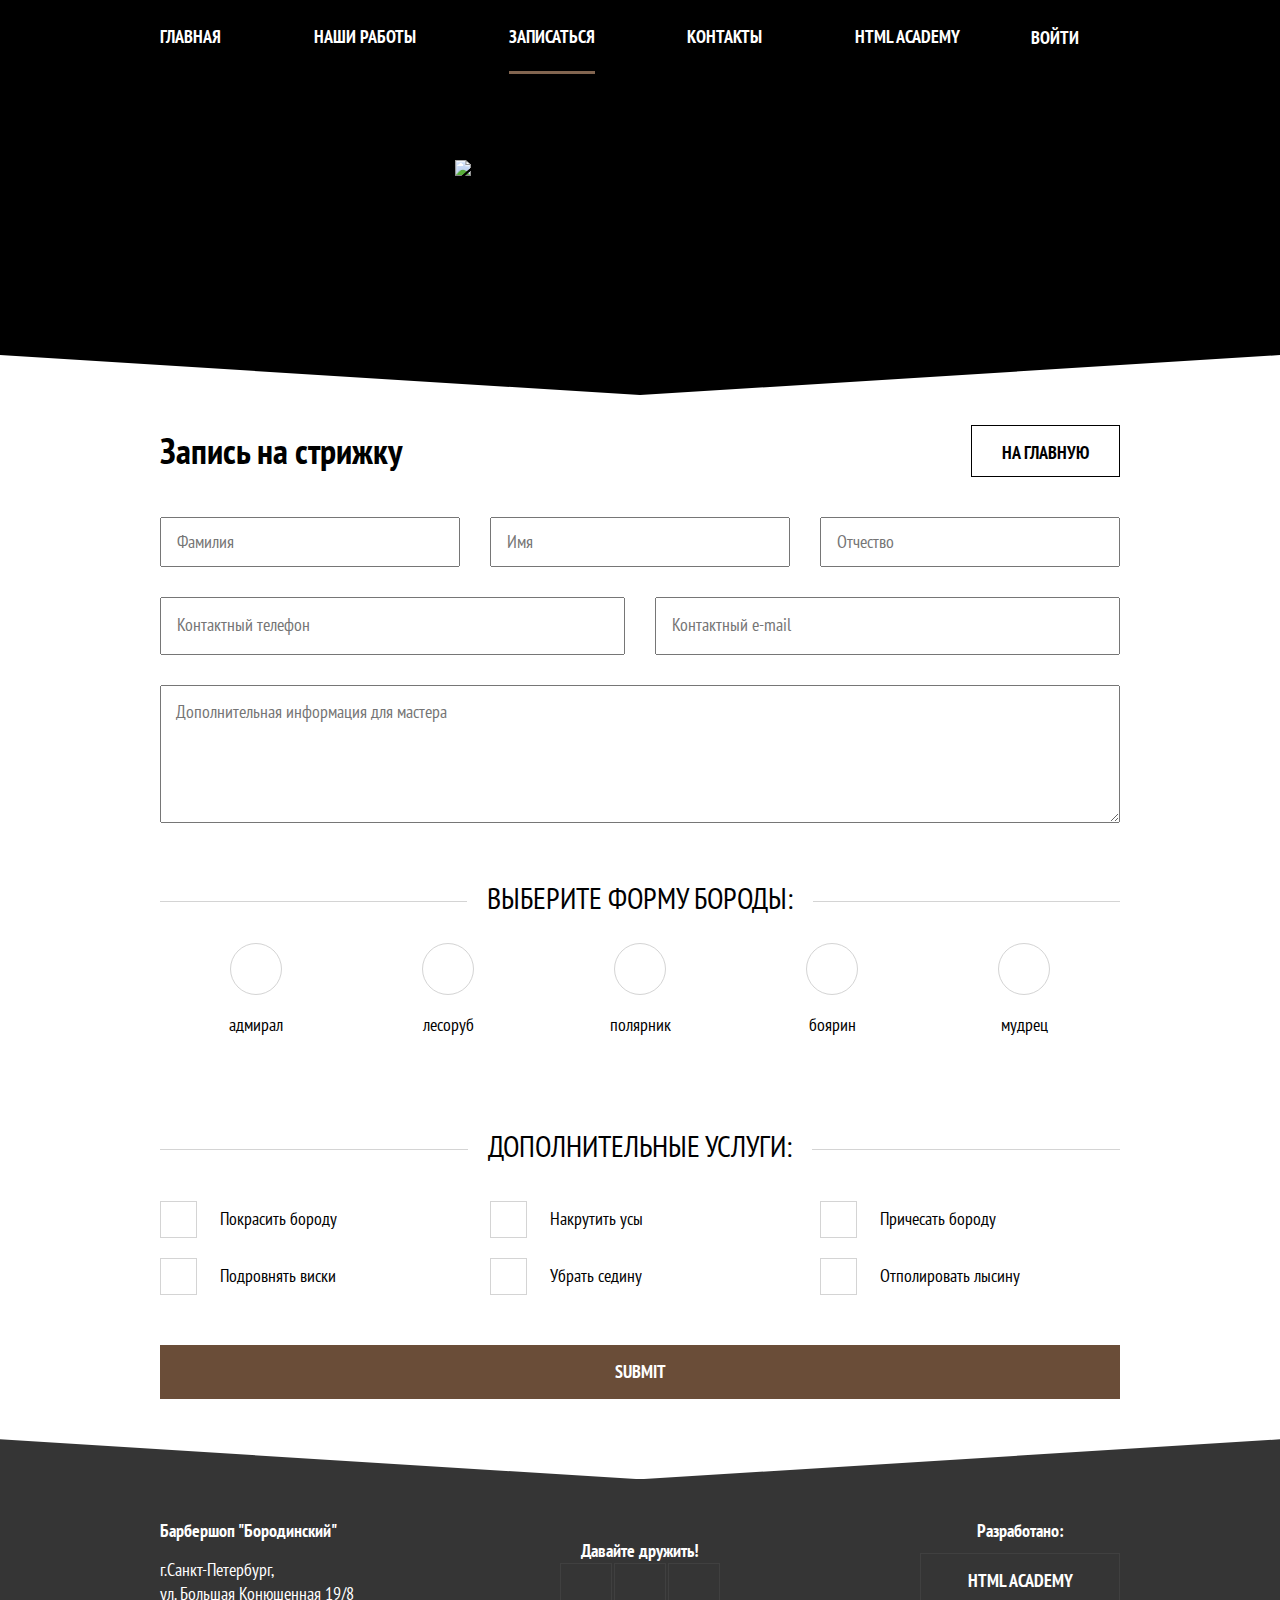
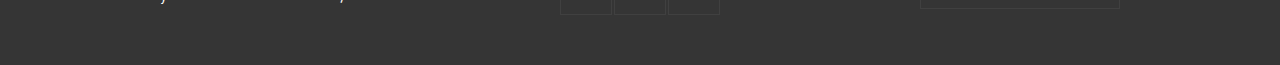
==== form.html @ 108c2492 "Add files via upload" ====
<!DOCTYPE html>
<html lang="ru">
<head>
    <meta charset="UTF-8">
    <meta name="viewport" content="width=device-width initial-scale=1.0">
    <title>Барбершоп "Бородинский"</title>
    <link href="https://fonts.googleapis.com/css?family=PT+Sans+Narrow:400,700&amp;subset=cyrillic" rel="stylesheet">
    
    <link rel="stylesheet" href="css/style.min.css">
</head>
<body>
    <header class="page-header">
      <a class="page-header__logo page-header__logo--other-pages">
       <picture>
       <source media="(min-width : 1200px)" srcset="img/logo_desktop.svg">
       <source media="(min-width : 768px)" srcset="img/logo_tablet.svg">
        <img src="img/logo_sm.svg" alt="Барбершоп Бородинский" class="page-header__logo-image" width="226" height="30">
        </picture>
        </a>
    
    <nav class="main-nav main-nav--opened main-nav--nojs">
       <button class="main-nav__toggle" type="button"><span class="visually-hidden">Открыть меню</span></button>
       <div class="main-nav__wrapper">
        <ul class="main-nav__list site-list">
            <li class="site-list__item"><a href="index.html">Главная</a></li>
            <li class="site-list__item"><a href="photo.html">Наши работы</a></li>
            <li class="site-list__item site-list__item--active"><a>Записаться</a></li>
            <li class="site-list__item"><a href="#">Контакты</a></li>
            <li class="site-list__item"><a href="#">HTML Academy</a></li>
        </ul>
        <ul class="main-nav__list user-list">
            <li class="user-list__item">
            <a href="login.html" class="user-list__login">Войти</a>
            </li>
        </ul>
        </div>
    </nav>
    </header>
    
    <main class="page-form">
       <div class="form__wrapper">
        <div class="form__header">
            <h1 class="form__title">Запись на стрижку</h1>
            <a href="index.html" class="form__title-button button">На главную</a>
        </div>
        
        
        <form class="form" name="barber" method="post" action="https://echo.htmlacademy.ru">
        
        <div class="form__information">
        <input type="text" class="form__item" placeholder="Фамилия" name="surname">
        <input type="text" class="form__item" placeholder="Имя" name="name">
        <input type="text" class="form__item" placeholder="Отчество" name="second-name">
        <input type="text" class="form__item" placeholder="Контактный телефон" name="tel">
        <input type="text" class="form__item" placeholder="Контактный e-mail" name="e-mail">
        <textarea cols="" rows="5" class="form__item" placeholder="Дополнительная информация для мастера" name="info"></textarea>
        </div>
        
        <div class="form__beard-type">
        <h3 class="form__item-title">Выберите форму бороды:</h3>
        
        <label>
           <input type="radio" name="beard-type" value="admiral" class="form__item-check">
            <div class="form__beard-text">адмирал</div> 
            <div class="form__beard-img"><img src="img/beard-1.svg.svg" alt=""></div>
        </label>
        <label>
            <input type="radio" name="beard-type" value="forest" class="form__item-check">
            <div class="form__beard-text">лесоруб</div> 
            <div class="form__beard-img"><img src="img/beard-2.svg.svg" alt=""></div>
        </label>
        <label>
            <input type="radio" name="beard-type" value="polar" class="form__item-check">
            <div class="form__beard-text">полярник</div>  
            <div class="form__beard-img"><img src="img/beard-3.svg.svg" alt=""></div>
        </label>
        <label>
            <input type="radio" name="beard-type" value="boyarin" class="form__item-check">
            <div class="form__beard-text">боярин</div>  
            <div class="form__beard-img"><img src="img/beard-4.svg.svg" alt=""></div>
            </label>
        <label>
            <input type="radio" name="beard-type" value="oldman" class="form__item-check">
            <div class="form__beard-text">мудрец</div>  
            <div class="form__beard-img"><img src="img/beard-5.svg.svg" alt=""></div>
            </label>
        </div>
        
        <div class="form__additional-serv">
        <h3 class="form__item-title">Дополнительные услуги:</h3>
        
        <label><input type="checkbox" name="additional" value="color" checkbox="checked"/><div>Покрасить бороду</div></label>
            <label><input type="checkbox" name="additional" value="mustashe" checkbox=""/><div>Накрутить усы</div></label>
            <label><input type="checkbox" name="additional" value="beard" checkbox=""/><div>Причесать бороду</div></label>
            <label><input type="checkbox" name="additional" value="viski" checkbox=""/><div>Подровнять виски</div></label>
            <label><input type="checkbox" name="additional" value="whitehair" checkbox=""/><div>Убрать седину</div></label>
            <label><input type="checkbox" name="additional" value="bold" checkbox=""/><div>Отполировать лысину</div></label>
        
        <input type="submit" class="button form__submit">
        </div>
        
        </form>
        </div>
    </main>
    <footer class="page-footer">
       <div class="page-footer__wrapper">
        <div class="page-footer__contacts contacts">
            <b class="contacts__title">Барбершоп "Бородинский"</b>
            <p class="contacts__text">г.Санкт-Петербург,<br> ул. Большая Конюшенная 19/8
                <a href="tel:+7182555678" class="contacts__phone button"><span class="contacts__phone-mobile">Тел.:</span>+7 (812) 555-68-89
                </a>
            </p>
        </div>
        <div class="page-footer__social social">
           <b class="social__title">Давайте дружить!</b>
            <ul class="social__list">
                <li class="social__item"><a href="" class="social__link social__link--vkontakte">Мы Вконтакте</a></li>
                <li class="social__item"><a href="" class="social__link social__link--facebook">Мы в Фейсбук</a></li>
                <li class="social__item"><a href="" class="social__link social__link--instagram">Мы в Инстаграм</a></li>
            </ul>
        </div>
        <div class="page-footer__copyright copyright ">
        <b class="copyright__text">Разработано:</b>
        <a href="" class="button copyright__link">HTML Academy</a>
        </div>
        </div>
    </footer>
    <script src="js/script.js"></script>
</body>
</html>
---- css/style.min.css ----
/*! normalize.css v8.0.1 | MIT License | github.com/necolas/normalize.css */
body,html{margin:0;padding:0}html{-webkit-text-size-adjust:100%;line-height:1.15}body{width:100%;min-width:320px;font-size:18px;font-weight:400;line-height:24px;font-family:'PT Sans Narrow'}details,main{display:block}h1{font-size:2em;margin:.67em 0}hr{-webkit-box-sizing:content-box;box-sizing:content-box;height:0;overflow:visible}code,kbd,pre,samp{font-family:monospace,monospace;font-size:1em}a{background-color:transparent}abbr[title]{border-bottom:none;-webkit-text-decoration:underline dotted;text-decoration:underline dotted}b,strong{font-weight:bolder}small{font-size:80%}sub,sup{font-size:75%;line-height:0;position:relative;vertical-align:baseline}sub{bottom:-.25em}sup{top:-.5em}img{border-style:none}button,input,optgroup,select,textarea{font-family:inherit;font-size:100%;line-height:1.15;margin:0}button,input{overflow:visible}button,select{text-transform:none}[type=button],[type=reset],[type=submit],button{-webkit-appearance:button}[type=button]::-moz-focus-inner,[type=reset]::-moz-focus-inner,[type=submit]::-moz-focus-inner,button::-moz-focus-inner{border-style:none;padding:0}[type=button]:-moz-focusring,[type=reset]:-moz-focusring,[type=submit]:-moz-focusring,button:-moz-focusring{outline:1px dotted ButtonText}fieldset{padding:.35em .75em .625em}legend{color:inherit;display:table;max-width:100%;white-space:normal}progress{vertical-align:baseline}textarea{overflow:auto}[type=checkbox],[type=radio],legend{-webkit-box-sizing:border-box;box-sizing:border-box;padding:0}[type=number]::-webkit-inner-spin-button,[type=number]::-webkit-outer-spin-button{height:auto}[type=search]{-webkit-appearance:textfield;outline-offset:-2px}[type=search]::-webkit-search-decoration{-webkit-appearance:none}::-webkit-file-upload-button{-webkit-appearance:button;font:inherit}summary{display:list-item}[hidden],template{display:none}body h2{font-size:30px;font-weight:700;line-height:30px;font-family:'PT Sans Narrow';text-transform:uppercase}.visually-hidden:not(:focus):not(:active){position:absolute;width:1px;height:1px;margin:-1px;border:0;padding:0;white-space:nowrap;-webkit-clip-path:inset(100%);clip-path:inset(100%);clip:rect(0 0 0 0);overflow:hidden}.advantages,.clearfix{display:block}.clearfix:after{content:'';display:block;clear:both;visibility:hidden;line-height:0;height:0;margin:0;padding:0}@font-face{font-family:'PT Sans Narrow';font-style:normal;font-weight:400;src:url(../fonts/pt-sans-narrow-v10-latin_cyrillic-regular.eot);src:local('PT Sans Narrow'),local('PTSans-Narrow'),url(../fonts/pt-sans-narrow-v10-latin_cyrillic-regular.woff2) format('woff2'),url(../fonts/pt-sans-narrow-v10-latin_cyrillic-regular.woff) format('woff')}@font-face{font-family:'PT Sans Narrow';font-style:normal;font-weight:700;src:url(../fonts/pt-sans-narrow-v10-latin_cyrillic-700.eot);src:local('PT Sans Narrow Bold'),local('PTSans-NarrowBold'),url(../fonts/pt-sans-narrow-v10-latin_cyrillic-700.woff2) format('woff2'),url(../fonts/pt-sans-narrow-v10-latin_cyrillic-700.woff) format('woff')}.advantages{color:#fff;background-color:#353535;width:100%;overflow:auto;margin-top:-1px}.advantages ul{list-style:none;margin:0;padding:0}.advantages h3{margin-bottom:15px}.advantages::after{content:'';height:40px;-webkit-clip-path:polygon(0% 0%,0% 100%,100% 100%,100% 0%,50% 100%);clip-path:polygon(0% 0%,0% 100%,100% 100%,100% 0%,50% 100%);background-color:#fff}.advantages__wrapper{width:320px;margin:0 auto}.advantages::after,.advantages__item{display:block;width:100%}.advantages__discription,.advantages__title{font-size:30px;font-weight:700;line-height:30px;font-family:'PT Sans Narrow';text-align:center}.advantages__title::before{display:block;content:'';width:100px;height:100px;border-radius:50%;margin:0 auto 30px;background-repeat:no-repeat;background-position:center}.advantages__item--fast .advantages__title::before{width:95px;height:88px;background:url(../img/css_sprites.png) -296px -284px}.advantages__item--price .advantages__title::before{width:95px;height:94px;background:url(../img/css_sprites.png) -526px -503px}.advantages__item--cool .advantages__title::before{width:95px;height:91px;background:url(../img/css_sprites.png) -411px -392px}.advantages__discription{font-size:18px;font-weight:400;line-height:27px;display:block;width:75%;margin:0 auto}.advantages__toggles,.button{text-align:center}.button{display:block;border:1px #000 solid;text-transform:uppercase;font-size:18px;font-weight:700;line-height:24px;font-family:'PT Sans Narrow';color:#000;text-decoration:none;padding:15px 30px}.contacts{display:block;width:87.5%;margin:0 auto}.contacts__title{display:block;text-align:center;margin-bottom:15px}.contacts__text{display:block;text-align:center;margin:0}.contacts__phone{margin-top:20px;color:#fff;border:1px #404040 solid}.copyright{display:block;width:87.5%;margin:0 auto;overflow:auto;text-align:center}.copyright__link{color:#fff;border:1px #404040 solid;margin-top:10px;margin-bottom:20px}.copyright__link:hover{border:1px #826550 solid}.copyright__link:active{color:#fff;background-color:#404040}.form__wrapper{width:280px;margin:0 auto;padding-right:20px;padding-left:20px;overflow:auto}.form__title,.news time{text-align:center}.form__additional-serv input[type=checkbox],.form__beard-type input[type=radio],.form__title-button{display:none}.form__information{width:100%}.form__item{width:100%;-webkit-box-sizing:border-box;box-sizing:border-box;padding-top:16px;padding-bottom:17px;padding-left:15px;color:#000;margin-bottom:5px}.form__item:nth-child(3),.form__item:nth-child(5){margin-bottom:30px}.form__beard-text{text-align:center;position:relative;padding-top:70px;padding-bottom:20px;width:80px}.form__beard-type,.form__beard-type label{display:-webkit-box;display:-ms-flexbox;display:flex}.form__beard-type{overflow:auto;-ms-flex-wrap:wrap;flex-wrap:wrap;-webkit-box-pack:start;-ms-flex-pack:start;justify-content:flex-start;width:100%}.form__beard-type label{width:80px;-webkit-box-orient:vertical;-webkit-box-direction:normal;-ms-flex-direction:column;flex-direction:column;-webkit-box-align:center;-ms-flex-align:center;align-items:center;margin-right:20px;margin-bottom:20px}.form__beard-type label:nth-child(4){margin-right:0}.form__beard-type input[type=radio]+.form__beard-text:before{content:'';display:block;border-radius:100%;width:50px;height:50px;border:1px #d4d4d4 solid;position:absolute;margin:auto;top:0;left:0;right:0}.form__beard-type input[type=radio]:checked+.form__beard-text:after{content:"";display:block;border-radius:100%;width:20px;height:20px;border:1px #d4d4d4 solid;position:absolute;margin:auto;top:15px;left:0;right:0;-webkit-transition:color ease .3s;transition:color ease .3s}.form__item-title{margin-top:30px;margin-bottom:30px;text-align:center;font-weight:400;width:100%}.form__additional-serv{overflow:auto}.form__additional-serv label{width:280px;display:block;padding-top:16px;padding-bottom:17px;padding-left:60px;-webkit-box-sizing:border-box;box-sizing:border-box;position:relative}.form__additional-serv input[type=checkbox]+div:before{content:'';display:block;width:35px;height:35px;border:1px #d4d4d4 solid;position:absolute;margin:auto;bottom:0;top:0;left:0}.form__additional-serv input[type=checkbox]:checked+div:after{content:"";display:block;width:13px;height:34px;border:0 solid #826550;border-width:0 3px 3px 0;-webkit-transform:rotateZ(45deg);position:absolute;top:0;left:15px}.form__submit{width:100%;margin-top:40px;margin-bottom:40px;background-color:#6a4d38;color:#fff;border:0}.form__submit:hover{background-color:rgba(130,101,80,.9)}.form__submit:active{color:#6a4d38;border:1px #6a4d38 solid}.main-nav{background-color:#6a4d38;position:relative;min-height:51px}.main-nav__wrapper a{text-decoration:none;color:#fff}.main-nav__list{padding:0;list-style:none;width:320px;margin:0 auto}.main-nav__toggle{position:absolute;top:0;right:0;z-index:2;display:block;width:70px;height:50px;background-color:#6a4d38;cursor:pointer;border:0}.form__submit:active,.main-nav__toggle:active,.main-nav__toggle:hover{background-color:#826550}.main-nav--closed .main-nav__toggle::before{content:'';position:absolute;top:15px;left:17px;width:36px;height:2px;background-color:#fff;-webkit-box-shadow:0 8px 0 0 #fff,0 16px 0 0 #fff;box-shadow:0 8px 0 0 #fff,0 16px 0 0 #fff}.main-nav--closed .main-nav__toggle:active::before{background-color:rgba(255,255,255,.3);-webkit-box-shadow:0 8px 0 0 rgba(255,255,255,.3),0 16px 0 0 rgba(255,255,255,.3);box-shadow:0 8px 0 0 rgba(255,255,255,.3),0 16px 0 0 rgba(255,255,255,.3)}.main-nav--opened .main-nav__toggle{top:0;right:auto;left:0}.main-nav--opened .main-nav__toggle::after,.main-nav--opened .main-nav__toggle::before{content:'';position:absolute;top:24px;left:18px;width:36px;height:2px;background-color:#fff}.main-nav--opened .main-nav__toggle::before{-webkit-transform:rotate(45deg);transform:rotate(45deg);-webkit-box-shadow:none;box-shadow:none}.main-nav--opened .main-nav__toggle::after{-webkit-transform:rotate(-45deg);transform:rotate(-45deg)}.main-nav--opened .main-nav__toggle:active::after,.main-nav--opened .main-nav__toggle:active::before{background-color:rgba(255,255,255,.3);-webkit-box-shadow:none;box-shadow:none}.news ul{margin:0;padding:0;list-style:none}.news__title{text-align:center;font-size:30px;font-weight:700;line-height:30px;font-family:'PT Sans Narrow';text-transform:uppercase}.news__wrapper{width:280px;margin:0 auto;display:-webkit-box;display:-ms-flexbox;display:flex;-webkit-box-orient:vertical;-webkit-box-direction:normal;-ms-flex-direction:column;flex-direction:column}.news__item,.photo__wrapper img{display:block}.news__item::after{content:'';display:block;width:auto;height:0;border-bottom:1px rgba(64,64,64,.3) solid;margin-top:30px}.news__item:last-child{display:none}.news__item:nth-child(2):after{content:'';display:none}.news__date{display:block;float:left;width:55px;height:55px;background-color:#000;color:#fff;margin-right:20px;margin-bottom:40px;margin-top:.5em}.news__date::after{display:block;content:'';width:0;height:0;border-left:27.5px solid transparent;border-right:27.5px solid transparent;border-top:10px solid #000}.news__day{font-size:30px;font-weight:700;line-height:30px;font-family:'PT Sans Narrow';display:block;text-align:center;margin-top:5px;margin-bottom:-4px}.news__text{display:block;margin-bottom:0}.news__to-all{margin:30px auto;border:1px rgba(64,64,64,.3) solid;width:220px}.news__to-all:hover{border:1px #826550 solid;color:#826550}.news__to-all:active{color:#6a4d38;border:1px #6a4d38 solid;background-color:#826550}.page-footer{background-color:#353535;color:#fff}.page-footer ul{list-style:none}.page-footer__wrapper{width:320px;margin:0 auto;padding-top:40px;padding-bottom:30px}.page-footer__social{width:320px;margin-top:20px;margin-bottom:20px}.page-form::after{display:block;content:'';width:100%;height:40px;-webkit-clip-path:polygon(0% 0%,0% 100%,100% 100%,100% 0%,50% 100%);clip-path:polygon(0% 0%,0% 100%,100% 100%,100% 0%,50% 100%);background-color:#353535}.page-header{display:-webkit-box;display:-ms-flexbox;display:flex;-webkit-box-orient:vertical;-webkit-box-direction:normal;-ms-flex-direction:column;flex-direction:column}.page-header__logo{height:85px;background-color:#242424}.page-header__logo-image{margin:0 auto;display:block;padding-top:27.5px}.photo__wrapper{width:280px;margin:0 auto;padding-right:20px;padding-left:20px;overflow:auto}.photo__header{margin-top:30px;margin-bottom:30px;text-align:center}.photo__item{border:1px rgba(64,64,64,.3) solid;border-top:0;margin-bottom:20px;position:relative}.photo__mini,.photo__text,.photo__title{padding-left:20px;padding-right:20px}.photo__month-top,.photo__month-top::after{display:block;background-color:#6a4d38;position:absolute}.photo__month-top{color:#fff;font-size:20px;font-weight:700;line-height:27px;font-family:'PT Sans Narrow';text-transform:uppercase;padding:11px 20px 12px 25px;width:125px;top:400px}.photo__month-top::after{content:'';width:10px;height:50px;top:0;right:-10px;-webkit-clip-path:polygon(0 0,100% 0,0 50%,100% 100%,0 100%);clip-path:polygon(0 0,100% 0,0 50%,100% 100%,0 100%)}.photo__features{display:block;width:65px;float:left;margin-bottom:10px;padding-left:35px;position:relative}.photo__features::before{display:block;content:'';width:25px;height:25px;background-color:#0ff;position:absolute;left:0;background:url(../img/css_sprites.png)}.photo__features--beard::before{background-position:-50px -50px}.photo__features--cut::before{background-position:-10px -10px}.photo__features--must::before{background-position:-175px -190px;width:45px}.photo__features--must{padding-left:50px}.photo-main__photo::after,.price::after,.reviews::after{display:block;content:'';width:100%;height:40px;-webkit-clip-path:polygon(0% 0%,0% 100%,100% 100%,100% 0%,50% 100%);clip-path:polygon(0% 0%,0% 100%,100% 100%,100% 0%,50% 100%);background-color:#404040}.price{background-color:#404040;color:#fff;overflow:auto}.price::after,.reviews::after{background-color:#353535}.price__wrapper{width:280px;padding-right:20px;padding-left:20px;margin:0 auto 20px}.price__title{text-align:center}.price__table{font-size:20px;font-weight:400;line-height:27px;font-family:'PT Sans Narrow';width:280px;margin-bottom:10px}.price__table td{padding:7px 0;vertical-align:baseline}.price__money{text-align:right}.price__number,.price__text-1,.price__text-2{display:none}.price__time{width:84%;margin:0 auto;outline:1px #4a4a4a solid}.price__time img{display:block;float:left;margin:10px 30px 10px 20px}.price__time-text{display:block;float:left;padding-top:16px}.reviews{display:block;width:100%;overflow:auto;border-top:1px rgba(64,64,64,.3) solid}.reviews__wrapper{width:320px;margin:0 auto}.reviews__title{text-align:center;margin-bottom:30px}.reviews__item{display:block;width:89.0625%;margin:0 auto;min-height:150px}.reviews__write{border:1px rgba(64,64,64,.3) solid}.reviews__author-picture{display:block;width:50px;height:50px;padding:0;float:left;margin:5px 20px 0 0}.reviews__author-name,.reviews__text{display:block;float:left;line-height:27px;font-family:'PT Sans Narrow'}.reviews__author-name{font-style:normal;width:200px;font-size:24px;font-weight:700}.reviews__text{width:215px;margin-top:15px;font-size:18px;font-weight:400}.reviews__next,.reviews__prev,.reviews__toggles,.reviews__write{display:none}.reviews__toggle{border:1px solid #000!important}#reviews-input-1:checked~.reviews__toggles label[for=reviews-input-1],#reviews-input-2:checked~.reviews__toggles label[for=reviews-input-2],#reviews-input-3:checked~.reviews__toggles label[for=reviews-input-3]{background-color:#000}#reviews-input-1:checked~.reviews__items .reviews__item:nth-child(1),#reviews-input-2:checked~.reviews__items .reviews__item:nth-child(2),#reviews-input-3:checked~.reviews__items .reviews__item:nth-child(3){display:block}.reviews__prev::before{border-right:12px solid #000;border-left:none}.reviews__prev .reviews__toggles{bottom:66px;padding-right:25px;padding-left:25px;background-color:#f8f5f2}.site-list__item{color:#fff;background-color:#826550;border-top:1px #b49884 solid;border-bottom:1px #6a4d38 solid;text-transform:uppercase;font-size:18px;font-weight:700;line-height:24px;font-family:'PT Sans Narrow';margin-bottom:1px}.site-list__item a{display:block;width:auto;padding-top:12px;padding-bottom:13px;padding-left:15px}.site-list a[href]:active,.site-list a[href]:hover{background-color:#6a4d38;border-top-color:#6a4d38}.site-list a[href]:active{color:rgba(255,255,255,.3)}.slider__toggle{font-size:0;background-color:transparent;outline:0;width:20px;height:20px;border:0}.slider__toggle::after{display:block;content:'';width:8px;height:8px;outline:1px gray solid;-webkit-transform:rotate(45deg);transform:rotate(45deg)}.slider__toggle:hover:after{outline:1px gray solid;-webkit-transform:rotate(-45deg);transform:rotate(-45deg);-webkit-transition:all .3s ease 0s;transition:all .3s ease 0s}.slider__toggle:focus:after{background-color:#fff}.slider__toggle:active:after{background-color:rgba(106,77,56,.4)}.social{text-align:center}.social ul{padding:0;margin:0}.social__list{font-size:0;display:-webkit-box;display:-ms-flexbox;display:flex;-webkit-box-flex:1;-ms-flex-positive:1;flex-grow:1}.social__item{height:100px;width:33%;border:1px #404040 solid}.social__link{display:block;width:100%;height:100%;background-repeat:no-repeat;background-position:center}.social__link--vkontakte{background-image:url(../img/vk_sm.png)}.social__link--facebook{background-image:url(../img/fb_sm.png)}.social__link--instagram{background-image:url(../img/inst_sm.png)}.social__title{display:none}.stats{padding-top:20px;margin:0 auto;background-color:#fff}.stats__intro,.stats__legend,.stats__slogan{font-family:'PT Sans Narrow';display:block;text-align:center}.stats__slogan{margin:0 auto;width:190px;text-transform:uppercase;font-size:30px;font-weight:700;line-height:30px}.stats__intro,.stats__legend{font-size:20px;font-weight:400;line-height:27px}.stats__intro{margin:15px auto 25px;width:260px}.stats__legend{color:rgba(255,255,255,.3);width:auto;padding-bottom:20px;background-color:#353535}.stats__list{width:100%;border-collapse:collapse;color:#fff;background-color:#353535}.stats__row{padding:20px 0;display:block;width:auto}.stats__field,.stats__value{line-height:18px;font-family:'PT Sans Narrow'}.stats__value{padding-left:10px;font-size:40px;font-weight:700;width:160%}.stats__field{font-size:18px;font-weight:400;text-align:right;padding-right:10px;width:40%}.stats__row:nth-child(2n){background-color:#404040}.stats__legend--top{display:none}.user-list__item{padding-top:15px;padding-bottom:15px;padding-left:15px}.user-list__login::before{display:block;float:left;content:'';width:15px;height:15px;position:relative;margin-right:15px;margin-top:4px;background-image:url(../img/login.svg)}@media (min-width:768px){.advantages__wrapper{width:640px;display:-webkit-box;display:-ms-flexbox;display:flex;margin-bottom:30px}.advantages__item{width:510px;padding-left:130px;padding-top:20px;padding-bottom:20px;border-top:1px #737373 solid}.advantages__item h3{margin-top:0}.advantages__item:first-child{border:0}.advantages__item::before{display:block;float:left;content:'';width:100px;height:100px;border-radius:50%;margin-left:-130px;background-repeat:no-repeat;background-position:center}.advantages__item--fast::before{width:95px;height:88px;background:url(../img/css_sprites.png) -296px -284px}.advantages__item--price::before{width:95px;height:94px;background:url(../img/css_sprites.png) -526px -503px}.advantages__item--cool::before{width:95px;height:91px;background:url(../img/css_sprites.png) -411px -392px}.advantages__title{text-align:left}.advantages__discription{text-align:left;margin:0;width:auto}.advantages__title::before,.advantages__toggles{display:none}.contacts__text,.contacts__title{text-align:left}.form__wrapper{width:640px}.form__header{margin-top:20px;margin-bottom:30px;display:-webkit-box;display:-ms-flexbox;display:flex;-webkit-box-orient:horizontal;-webkit-box-direction:normal;-ms-flex-direction:row;flex-direction:row;-webkit-box-pack:justify;-ms-flex-pack:justify;justify-content:space-between;-webkit-box-align:center;-ms-flex-align:center;align-items:center}.form__title-button{display:block;height:20px}.form__information{display:-webkit-box;display:-ms-flexbox;display:flex;-webkit-box-orient:horizontal;-webkit-box-direction:normal;-ms-flex-direction:row;flex-direction:row;-ms-flex-wrap:wrap;flex-wrap:wrap;-webkit-box-pack:justify;-ms-flex-pack:justify;justify-content:space-between}.form__item:nth-child(1),.form__item:nth-child(2),.form__item:nth-child(3){width:33%;height:50px}.form__item{margin-bottom:30px}.form__additional-serv,.form__beard-type{-webkit-box-pack:justify;-ms-flex-pack:justify;justify-content:space-between}.form__beard-type label{margin-right:0}.form__additional-serv{display:-webkit-box;display:-ms-flexbox;display:flex;-webkit-box-orient:horizontal;-webkit-box-direction:normal;-ms-flex-direction:row;flex-direction:row;-ms-flex-wrap:wrap;flex-wrap:wrap}.form__additional-serv label{width:300px}.form__item-title{text-transform:uppercase;font-size:30px;font-weight:400;line-height:30px;font-family:'PT Sans Narrow';overflow:hidden}.form__item-title:after,.form__item-title:before{content:'';display:inline-block;vertical-align:middle;-webkit-box-sizing:border-box;box-sizing:border-box;width:100%;height:1px;background:#d4d4d4;border:solid #fff;border-width:0 20px}.form__item-title:before{margin-left:-100%}.form__item-title:after{margin-right:-100%}.main-nav,.main-nav__wrapper{width:auto;margin:0;background-color:#000}.main-nav__wrapper{display:-webkit-box;display:-ms-flexbox;display:flex;-webkit-box-pack:justify;-ms-flex-pack:justify;justify-content:space-between;width:84%;max-width:960px;margin:0 auto}.main-nav__toggle{display:none}.news__wrapper{width:640px;margin:0 auto;display:-webkit-box;display:-ms-flexbox;display:flex;-webkit-box-orient:horizontal;-webkit-box-direction:normal;-ms-flex-direction:row;flex-direction:row;-webkit-box-pack:justify;-ms-flex-pack:justify;justify-content:space-between;-webkit-box-align:baseline;-ms-flex-align:baseline;align-items:baseline;-webkit-box-flex:1;-ms-flex-positive:1;flex-grow:1;-ms-flex-wrap:wrap;flex-wrap:wrap;padding-top:20px;padding-bottom:20px}.news__title{-webkit-box-ordinal-group:2;-ms-flex-order:1;order:1}.news__to-all{margin:0;width:auto;padding-left:30px;padding-right:30px;-webkit-box-ordinal-group:3;-ms-flex-order:2;order:2}.news__list{-webkit-box-ordinal-group:4;-ms-flex-order:3;order:3}.news__item::after{margin-top:50px}.page-footer__wrapper{width:640px;margin:0 auto;display:-webkit-box;display:-ms-flexbox;display:flex;-ms-flex-wrap:wrap;flex-wrap:wrap;-webkit-box-pack:justify;-ms-flex-pack:justify;justify-content:space-between;-webkit-box-align:start;-ms-flex-align:start;align-items:flex-start}.page-footer__contacts{-webkit-box-ordinal-group:2;-ms-flex-order:1;order:1;width:70%}.page-footer__social{-webkit-box-ordinal-group:4;-ms-flex-order:3;order:3;width:100%}.page-footer__copyright{-webkit-box-ordinal-group:3;-ms-flex-order:2;order:2;width:30%}.contacts__phone{display:none}.page-header__logo{-webkit-box-ordinal-group:3;-ms-flex-order:2;order:2;height:400px;background-image:url(../img/logo_background.png);background-position:center;background-size:100%;background-color:#000}.page-header__logo--other-pages{height:220px;width:100%;position:relative}.page-header__logo--other-pages::after{display:block;content:'';width:100%;height:40px;position:absolute;bottom:0;-webkit-clip-path:polygon(0% 0%,0% 100%,100% 100%,100% 0%,50% 100%);clip-path:polygon(0% 0%,0% 100%,100% 100%,100% 0%,50% 100%);background-color:#fff}.page-header__logo-image{width:370px;height:auto;margin-top:40px}.photo__wrapper{width:640px}.photo__header{margin-top:50px;margin-bottom:50px;font-size:40px;font-weight:700;line-height:30px;font-family:'PT Sans Narrow';text-align:left}.photo__description,.photo__item{display:-webkit-box;display:-ms-flexbox;display:flex}.photo__item{border:1px rgba(64,64,64,.3) solid}.photo__description{-webkit-box-orient:vertical;-webkit-box-direction:normal;-ms-flex-direction:column;flex-direction:column;-webkit-box-pack:start;-ms-flex-pack:start;justify-content:flex-start;padding:30px}.photo__mini{margin-top:auto}.photo__text{margin-top:5px}.photo__title{margin-top:8px}.photo__month-top{top:35px}.price__wrapper{width:640px;display:-webkit-box;display:-ms-flexbox;display:flex;-webkit-box-orient:vertical;-webkit-box-direction:normal;-ms-flex-direction:column;flex-direction:column}.price__title{text-align:left}.price__table{width:100%}.price__table tr{display:-webkit-box;display:-ms-flexbox;display:flex}.price__table td{padding:12px 20px 13px;outline:1px #4a4a4a solid}.price__number,.price__text-1,.price__text-2{display:table}.price__text,.price__time br,.stats br{display:none}.price__number{padding:30px}.price__text-1{width:210px}.price__text-2{width:160px}.price__money{width:120px;text-align:left;vertical-align:bottom}.price__time{width:100%;padding-bottom:20px;padding-top:20px;padding-left:25px;text-align:center;font-size:30px;font-weight:700;line-height:27px;font-family:'PT Sans Narrow'}.price__time img{width:75px;height:auto;margin:0}.price__time-text{margin-left:80px;margin-top:20px;padding:0}.reviews__wrapper{width:640px;display:-webkit-box;display:-ms-flexbox;display:flex;-ms-flex-wrap:wrap;flex-wrap:wrap;-webkit-box-pack:justify;-ms-flex-pack:justify;justify-content:space-between;-webkit-box-align:baseline;-ms-flex-align:baseline;align-items:baseline}.reviews__write{display:block}.reviews__write:hover{border:1px #826550 solid;color:#826550}.reviews__write:active{color:#6a4d38;border:1px #6a4d38 solid;background-color:#826550}.reviews__list{width:100%;display:-webkit-box;display:-ms-flexbox;display:flex}.reviews__item{-webkit-box-ordinal-group:3;-ms-flex-order:2;order:2;padding:20px}.reviews__item img{margin-top:20px;margin-left:20px}.reviews__item:nth-child(2),.reviews__item:nth-child(3){display:none}.reviews__author-name{width:400px;margin-left:90px;display:block;float:left}.reviews__text{width:350px;display:block;float:left;margin:10px 0 0 90px}.reviews__prev{-webkit-box-ordinal-group:4;-ms-flex-order:3;order:3}.site-list{width:570px;min-height:70px;display:-webkit-box;display:-ms-flexbox;display:flex;-webkit-box-flex:1;-ms-flex-positive:1;flex-grow:1;-webkit-box-pack:justify;-ms-flex-pack:justify;justify-content:space-between;-webkit-box-align:start;-ms-flex-align:start;align-items:flex-start}.site-list__item{background-color:#000;border:0}.site-list__item a{padding:25px 0}.site-list__item--active{border-bottom:3px #826550 solid}.site-list__item--active a{padding-bottom:22px}.site-list a[href]:hover{background-color:#000;border-top-color:#000;color:#826550}.site-list a[href]:active{color:#b3b3b3}.stats,.stats tbody,.stats__list,.stats__row{display:-webkit-box;display:-ms-flexbox;display:flex;-webkit-box-direction:normal}.stats{max-width:960px;margin-top:-185px;-webkit-box-orient:vertical;-ms-flex-direction:column;flex-direction:column;width:84%}.stats tbody,.stats__list,.stats__row{width:auto}.stats tbody{-ms-flex-wrap:wrap;flex-wrap:wrap;-webkit-box-orient:horizontal;-ms-flex-direction:row;flex-direction:row}.stats__list,.stats__row{-webkit-box-orient:vertical;-ms-flex-direction:column;flex-direction:column}.stats__row{-webkit-box-align:baseline;-ms-flex-align:baseline;align-items:baseline;width:50%;-ms-flex-pack:distribute;justify-content:space-around;height:130px;padding:20px 0 10px}.stats__row:nth-child(3n+1){background-color:#404040}.stats__row:nth-child(2){background-color:#5a5a5a}.stats__value{font-size:72px;width:auto;padding-left:30px}.stats__field{width:auto;text-align:left;padding-left:30px}.stats__legend{color:rgba(64,64,64,.5)}.stats__header{display:-webkit-box;display:-ms-flexbox;display:flex;height:165px;-ms-flex-wrap:wrap;flex-wrap:wrap;-webkit-box-flex:1;-ms-flex-positive:1;flex-grow:1;-webkit-box-pack:justify;-ms-flex-pack:justify;justify-content:space-between;background-color:#fff;padding:0 40px}.stats__legend--top{display:block;background:0 0}.stats__legend--bottom{display:none}.stats__slogan{width:50%;-ms-flex-negative:0;flex-shrink:0;text-align:left;text-transform:none;font-size:40px;line-height:40px;margin:30px 0 15px}.stats__intro{margin-top:40px}.slogan__intro{width:50%;margin-top:25px}.user-list{width:70px;font-size:0;min-height:70px;display:-webkit-box;display:-ms-flexbox;display:flex;-webkit-box-align:center;-ms-flex-align:center;align-items:center}.user-list__item{padding:0;margin:0 auto}.user-list__login::before{margin-top:3px}}@media (min-width:1200px){.advantages__wrapper{width:960px;margin-top:50px}.advantages__list{display:-webkit-box;display:-ms-flexbox;display:flex}.advantages__item{width:319px;padding:0;margin:0;text-align:center;border-top:0;border-left:1px #737373 solid}.advantages__item::before{display:none}.advantages__title::before{display:block}.advantages__title{text-align:center}.advantages__discription{text-align:center;margin:0 auto;padding:0 30px}.form__wrapper{width:960px}.form__beard-type{-ms-flex-pack:distribute;justify-content:space-around}.form__item:nth-child(4),.form__item:nth-child(5){width:465px}.form__item:nth-child(1),.form__item:nth-child(2),.form__item:nth-child(3){width:300px;height:50px}.main-nav__wrapper,.news__wrapper{width:960px}.news__list{width:960px;display:-webkit-box;display:-ms-flexbox;display:flex;-webkit-box-orient:horizontal;-webkit-box-direction:normal;-ms-flex-direction:row;flex-direction:row;-webkit-box-pack:justify;-ms-flex-pack:justify;justify-content:space-between}.news__item{width:300px}.news__item:last-child{display:-webkit-box;display:-ms-flexbox;display:flex}.news__item::after{border:0}.news__title{margin-bottom:40px}.news__date{margin-top:20px}.page-footer__wrapper{width:960px}.page-footer__contacts{-webkit-box-ordinal-group:2;-ms-flex-order:1;order:1;width:200px;margin:0}.page-footer__social{-webkit-box-ordinal-group:3;-ms-flex-order:2;order:2;width:160px}.page-footer__copyright{-webkit-box-ordinal-group:4;-ms-flex-order:3;order:3;width:200px;margin:0}.page-header__logo{height:648px;background-size:cover}.page-header__logo--other-pages{height:320px}.page-header__logo-image{margin-top:57px}.photo__wrapper{width:960px;display:-webkit-box;display:-ms-flexbox;display:flex;-webkit-box-orient:horizontal;-webkit-box-direction:normal;-ms-flex-direction:row;flex-direction:row;-webkit-box-flex:1;-ms-flex-positive:1;flex-grow:1;-ms-flex-wrap:wrap;flex-wrap:wrap;-webkit-box-pack:justify;-ms-flex-pack:justify;justify-content:space-between}.photo__header{margin-top:70px;margin-bottom:80px}.photo__month-top{top:35px;right:0}.photo__month-top::after{top:0;left:-9px;-webkit-clip-path:polygon(100% 50%,0 0,100% 0,100% 100%,0 100%);clip-path:polygon(100% 50%,0 0,100% 0,100% 100%,0 100%)}.photo__item{width:280px;-webkit-box-orient:horizontal;-webkit-box-direction:normal;-ms-flex-direction:row;flex-direction:row;-ms-flex-wrap:wrap;flex-wrap:wrap}.photo__item img{-webkit-box-sizing:border-box;box-sizing:border-box;width:100%}.photo__item:nth-child(2){width:960px}.photo__item:nth-child(2) .photo__description{width:30%;padding-top:110px}.price__wrapper{width:960px;-webkit-box-orient:horizontal;-webkit-box-direction:normal;-ms-flex-direction:row;flex-direction:row;-ms-flex-wrap:wrap;flex-wrap:wrap;-webkit-box-pack:justify;-ms-flex-pack:justify;justify-content:space-between}.price__title{width:700px}.price__table{width:640px;margin-bottom:0}.price__time{width:140px;margin:0;padding-top:30px;padding-left:60px;padding-right:60px}.price__time img{width:140px;height:auto;margin:0 auto}.price__time-text{margin:30px 10px 0;font-size:20px;font-weight:400;line-height:27px;font-family:'PT Sans Narrow'}.price__time-text br{display:inline}.reviews__wrapper{width:960px}.reviews__item img{margin:0}.reviews__author-name{width:500px;margin-left:250px}.reviews__text{margin-left:250px}.site-list{width:780px}.site-list a[href]:hover{background-color:#fff;border-top-color:#fff;color:#000}.site-list a[href]:active{color:#b3b3b3}.social__item{width:50px;height:50px}.social__item:hover{border:1px #826550 solid;color:#826550}.social__item:active{color:#6a4d38;border:1px #6a4d38 solid}.social__list{-webkit-box-pack:justify;-ms-flex-pack:justify;justify-content:space-between}.social__title{display:block}.social__link{display:block;margin:auto;background-repeat:no-repeat;background-position:center}.stats{display:-webkit-box;display:-ms-flexbox;display:flex;width:960px;margin-top:-160px;-webkit-box-orient:horizontal;-webkit-box-direction:normal;-ms-flex-direction:row;flex-direction:row;padding-top:0}.stats__header{width:240px}.stats__list{width:640px}.stats__slogan{width:100%;margin-bottom:30px}.user-list{width:160px;font-size:inherit;text-transform:uppercase;font-weight:700}}@media (max-width:767px){.main-nav--closed .site-list__item{display:none}.main-nav--closed .site-list__item--active{display:block;text-align:center}.main-nav--closed .user-list__item{display:none}.main-nav--opened .main-nav__wrapper{position:absolute;top:0;right:0;left:70px;z-index:10;min-height:80vh;background-color:#6f4d38}.main-nav--opened .main-nav__wrapper::before{content:'';position:absolute;top:0;left:0;z-index:2;width:7px;height:100%;-webkit-box-shadow:inset 4px 0 7px -2px rgba(0,0,0,.4);box-shadow:inset 4px 0 7px -2px rgba(0,0,0,.4)}.main-nav--opened .main-nav__list{width:250px}.main-nav--nojs .main-nav__toggle{display:none}.main-nav--nojs .main-nav__wrapper{position:static;min-height:0}.main-nav--nojs .site-list__item{display:block}.main-nav--nojs .site-list__item--active{text-align:left}.main-nav--nojs .user-list__item{display:block;background-color:#6a4d38}.main-nav--nojs .main-nav__list{width:320px}}
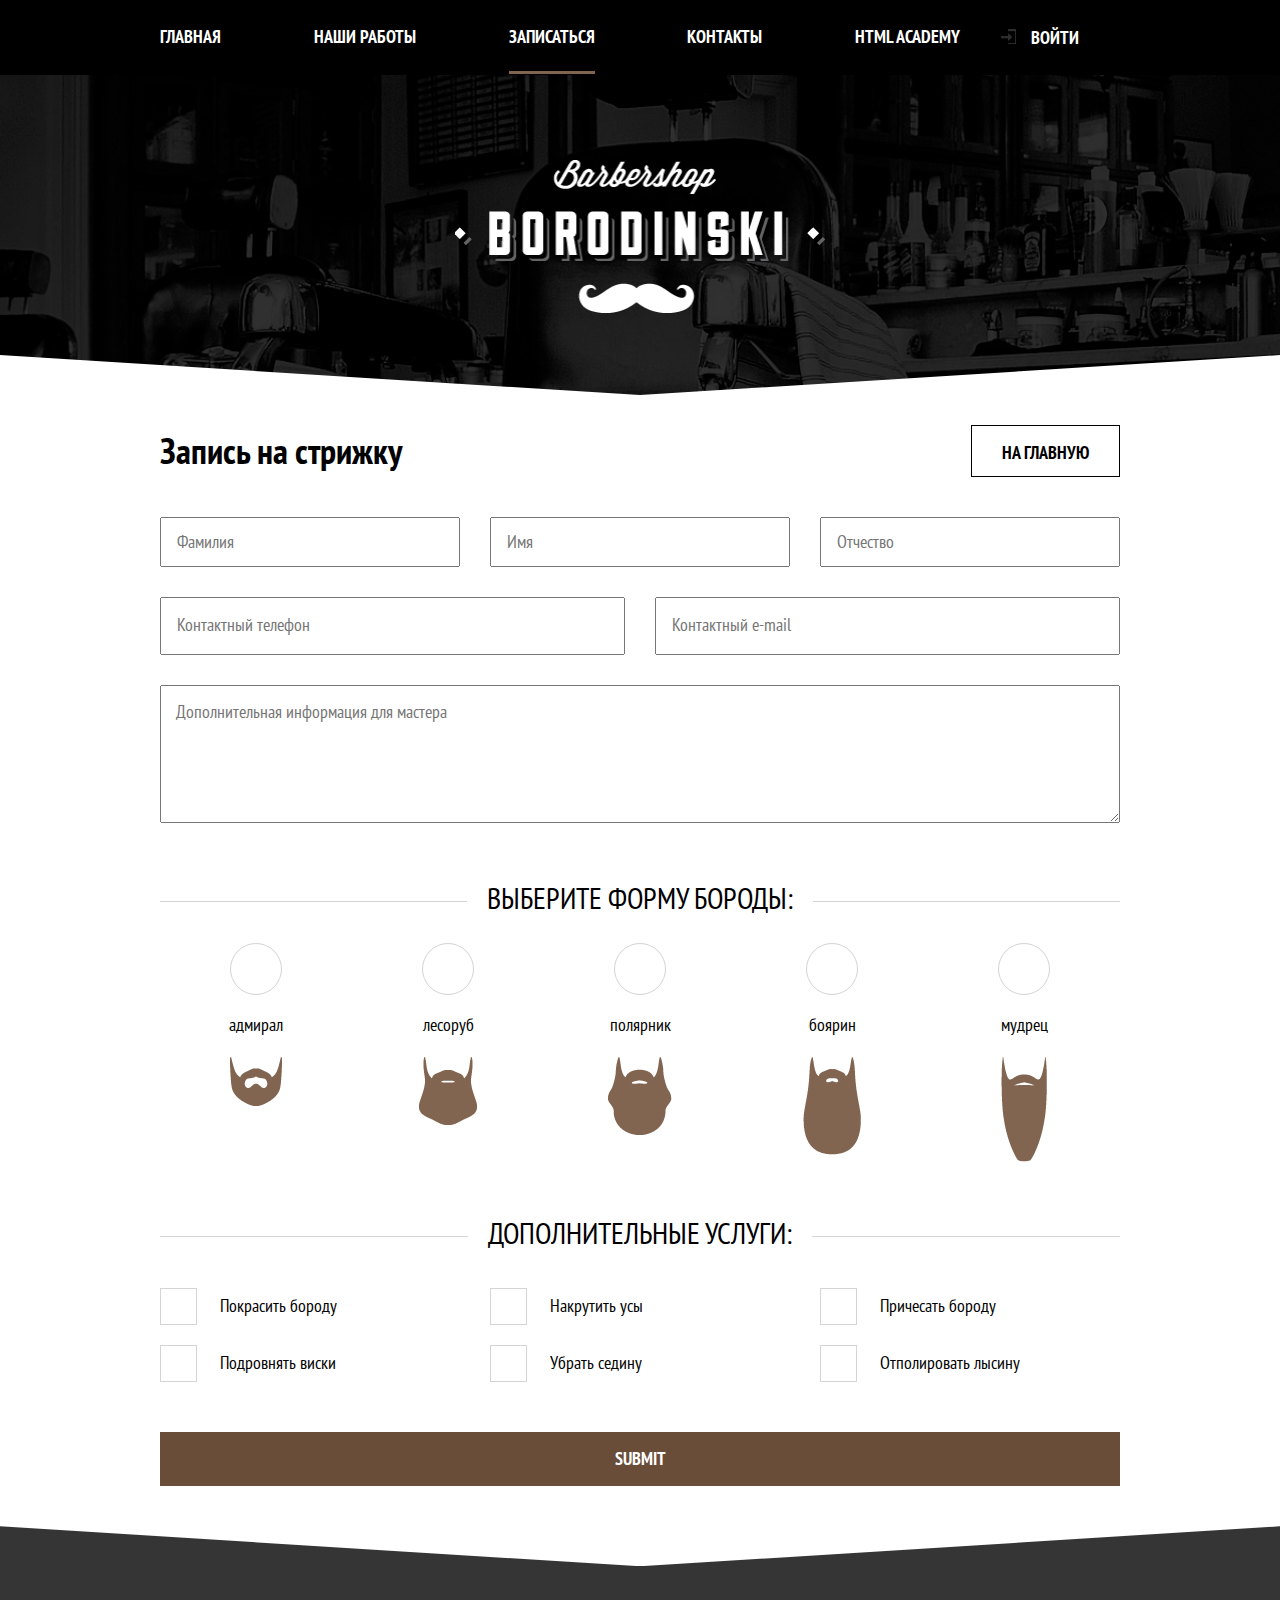
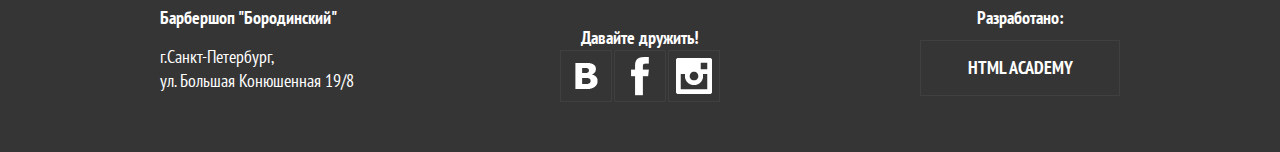
==== commit 1d49285f: "Update form.html" ====
--- a/form.html
+++ b/form.html
@@ -18,7 +18,7 @@
         </picture>
         </a>
     
-    <nav class="main-nav main-nav--opened main-nav--nojs">
+    <nav class="main-nav main-nav--closed main-nav--nojs">
        <button class="main-nav__toggle" type="button"><span class="visually-hidden">Открыть меню</span></button>
        <div class="main-nav__wrapper">
         <ul class="main-nav__list site-list">
@@ -127,4 +127,4 @@
     </footer>
     <script src="js/script.js"></script>
 </body>
-</html>+</html>
